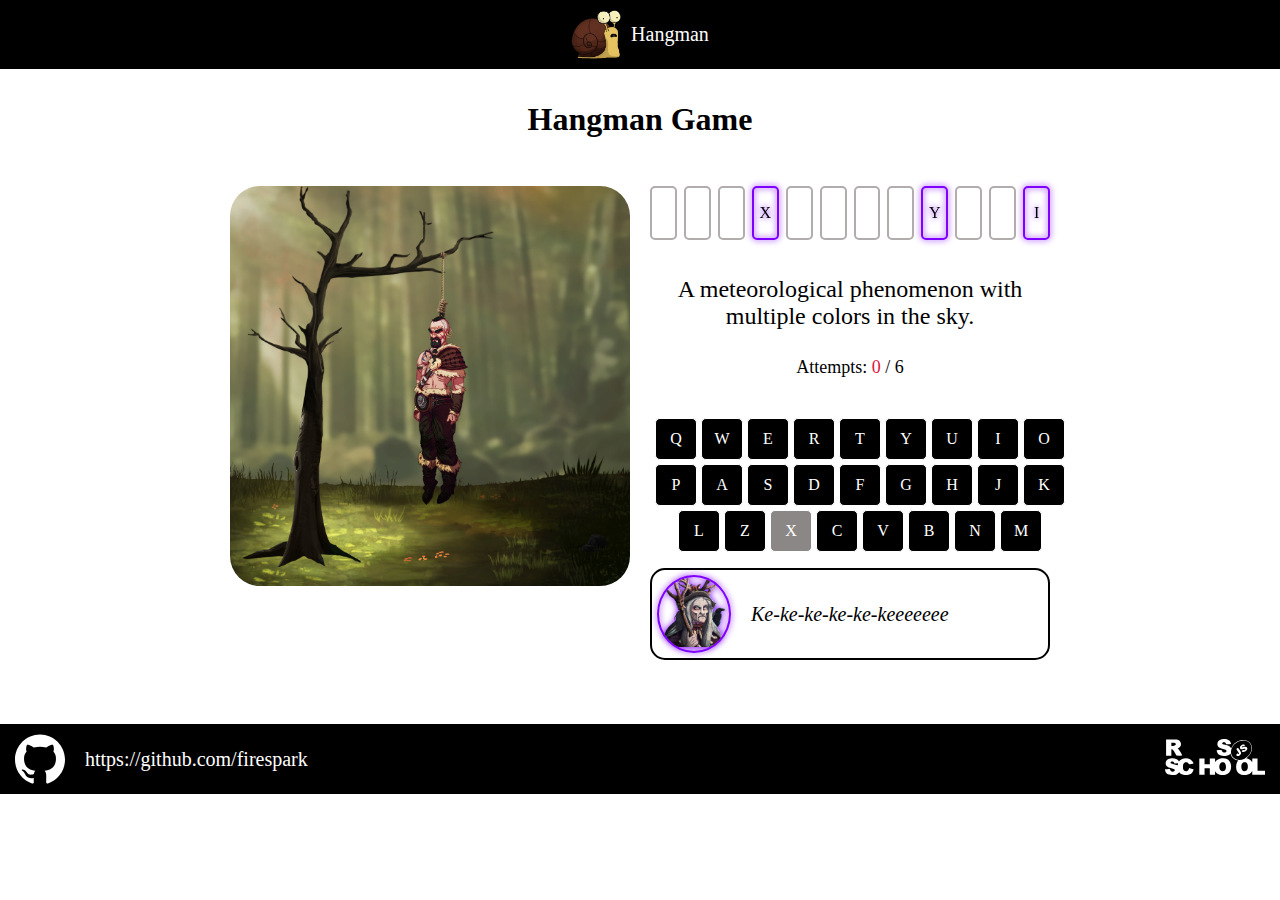
==== example.html @ eb62cb78 "Add files via upload" ====
<!DOCTYPE html>
<html lang="en">

<head>
    <meta charset="UTF-8">
    <meta name="viewport" content="width=device-width, initial-scale=1.0">

    <meta name="description" content="Hangman Game">
    <meta name="keywords" content="">

    <link rel="icon" type="image/x-icon" href="img/favicon.ico">

    <link rel="stylesheet" href="css/style.css">
    <link rel="stylesheet" href="css/hangman.css">
    <link rel="stylesheet" href="css/responsive.css">

    <title>Hangman</title>
</head>

<body>

    <header>
        <div class="container">
            <div class="header-container">
                <div class="logo">
                    <a href="index.html">
                        <img src="img/logo.png" alt="">
                        <div class="logo-text">Hangman</div>
                    </a>
                </div>

            </div>

        </div>


    </header>

    <main>
        <div class="container">

            <h1>Hangman Game</h1>

            <div class="game-wrapper">
                <div class="gallowfield">
                    <div class="gallow">
                        <img src="img/noose.png" class="noose">
                        <img src="img/bjorn/head.png" class="part head">
                        <img src="img/bjorn/torso.png" class="part torso">
                        <img src="img/bjorn/rightarm.png" class="part rightarm">
                        <img src="img/bjorn/leftarm.png" class="part leftarm">
                        <img src="img/bjorn/rightleg.png" class="part rightleg">
                        <img src="img/bjorn/leftleg.png" class="part leftleg">
                    </div>
                </div>
                <div class="playfield">
                    <div class="task">
                        <div class="word">
                            <div class="word-letter"></div>
                            <div class="word-letter"></div>
                            <div class="word-letter"></div>
                            <div class="word-letter correct">X</div>
                            <div class="word-letter"></div>
                            <div class="word-letter"></div>
                            <div class="word-letter"></div>
                            <div class="word-letter"></div>
                            <div class="word-letter correct">Y</div>
                            <div class="word-letter"></div>
                            <div class="word-letter"></div>
                            <div class="word-letter correct">I</div>
                        </div>

                        <div class="hint">A meteorological phenomenon with multiple colors in the sky.</div>
                    </div>

                    <div class="attempts">
                        Attempts: <span class="used">0</span> / <span class="total">6</span>
                    </div>

                    <div class="keyboard-block">
                        <div class="show-keyboard">
                            <div class="show-keyboard-button"></div>
                        </div>

                        <div class="keyboard">
                            <div class="close">x</div>

                            <div class="letter">Q</div>
                            <div class="letter">W</div>
                            <div class="letter">E</div>
                            <div class="letter">R</div>
                            <div class="letter">T</div>
                            <div class="letter">Y</div>
                            <div class="letter">U</div>
                            <div class="letter">I</div>
                            <div class="letter">O</div>
                            <div class="letter">P</div>

                            <div class="letter">A</div>
                            <div class="letter">S</div>
                            <div class="letter">D</div>
                            <div class="letter">F</div>
                            <div class="letter">G</div>
                            <div class="letter">H</div>
                            <div class="letter">J</div>
                            <div class="letter">K</div>
                            <div class="letter">L</div>

                            <div class="letter">Z</div>
                            <div class="letter inactive">X</div>
                            <div class="letter">C</div>
                            <div class="letter">V</div>
                            <div class="letter">B</div>
                            <div class="letter">N</div>
                            <div class="letter">M</div>
                        </div>
                    </div>

                    <div class="character-quote-block">
                        <div class="character-quote">
                            <div class="portrait">
                                <img src="img/characters/gudrun.png" alt="">
                            </div>
                            <div class="quote">Ke-ke-ke-ke-ke-keeeeeee</div>
                        </div>
                    </div>
                </div>
            </div>

        </div>

    </main>

    <footer>
        <div class="container">
            <div class="footer-container">
                <div class="footer-block">
                    <a class="footer-github" href="https://github.com/firespark" target="_blank">
                        <img src="img/github.svg" alt="">
                        <span>https://github.com/firespark</span>
                    </a>
                </div>
                <div class="footer-block">
                    <span id="year"></span>
                </div>

                <div class="footer-block">
                    <a class="footer-rss" href="https://rs.school/" target="_blank">
                        <img src="img/rss.svg" alt="">
                    </a>
                </div>
            </div>
        </div>

    </footer>

    <div class="notice-overlay dnone">
        <div class="notice-block success">
            <div class="notice-img">
                <img src="img/success.png" alt="">
            </div>
            <div class="notice-text">
                Congratulations! You won!
            </div>
            <div class="notice-score success">
                Secret word: <span>HEHEHE</span>
            </div>
            <div class="notice-buttons">
                <div class="notice-button play-again">Play Again</div>
            </div>
        </div>

    </div>

    <script src="js/animals.js"></script>
    <script src="js/index.js"></script>
    <script src="js/notice.js"></script>

</body>

</html>
---- css/style.css ----
body {
    position: relative;
    margin: 0;
}

h1 {
    margin-top: 1em;
    text-align: center;
}

header {
    background: #000000;
}

.container {
    max-width: 1200px;
    margin: 0 auto;
}

.header-container {
    display: flex;
    justify-content: center;
    padding: 10px 0;
    color: #ffffff;
}

.logo a{
    display: flex;
    justify-content: center;
    align-items: center;
    color: #ffffff;
    text-decoration: none;
    cursor: pointer;
}

.logo img {
    width: 50px;
}

.logo .logo-text {
    margin-left: 10px;
    font-size: 20px;
}

.logo:hover .logo-text {
    color: aqua;
}

nav {
    display: flex;
    align-items: center;
}

.nav-menu {
    margin: 0;
    padding: 0;
}

.nav-menu li {
    display: inline-block;
    margin-left: 15px;
    font-size: 20px;
    cursor: pointer;
}

.nav-menu li.active,
.nav-menu li:hover {
    color: aqua;
}

.main-screen {
    position: relative;
    display: flex;
    justify-content: center;
    align-items: center;
    width: 100%;
    min-height: calc(100vh - 139px);
}

footer {
    background: #000000;
}

.footer-container {
    display: flex;
    justify-content: space-between;
    align-items: center;    
    padding: 10px 0;
    color: #ffffff;
    font-size: 20px;
}

.footer-block {
    width: 33.3333%;
    text-align: center;
}

.footer-block:last-child {
    display: flex;
    justify-content: end;
}

a.footer-github {
    display: flex;
    align-items: center;
    color: #ffffff;
    text-decoration: none;
}

a.footer-github:hover {
    color: aqua;
    text-decoration: underline;
}

a.footer-github img {
    width: 50px;
}

a.footer-github span {
    margin-left: 20px;
}

a.footer-rss img {
    width: 100px;
}
---- css/hangman.css ----
.game-wrapper {
    display: flex;
    justify-content: center;
    margin-top: 3em;
    margin-bottom: 4em;
}

.gallow {
    position: relative;
    height: 600px;
    width: 600px;
    background-image: url('../img/tree.png');
    background-position: top center;
    background-repeat: no-repeat;
    background-size: cover;
    border-radius: 30px;
}

.noose {
    position: absolute;
    right: 220px;
    top: 78px;
    width: 60px;
}

.part {
    position: absolute;
    right: 205px;    
    top: 135px;
    width: 100px;
}

.rightarm {
    z-index: 1;
}

.rightleg {
    z-index: 2;
}

.leftleg {
    z-index: 3;
}

.leftarm {
    z-index: 4;
}

.torso {
    z-index: 5;
}

.noose {
    z-index: 6;
}

.head {
    z-index: 7;
}

.playfield {
    width: 600px;
    padding-left: 20px;
}

.word {
    display: flex;
    gap: 7px;
}

.word-letter {
    display: flex;
    justify-content: center;
    align-items: center;
    width: 40px;
    height: 50px;
    border: 2px solid #b2adad;
    border-radius: 5px;    
}

.word-letter.correct {
    border: 2px solid #8000ff;
    filter: drop-shadow(0 0 3px #8000ff);
}

.hint {
    margin-top: 1.5em;
    font-size: 24px;
    text-align: center;
}

.attempts {
    margin-top: 1.5em;
    font-size: 18px;
    text-align: center;
}

.attempts .used {
    color: crimson;
}

.show-keyboard {
    display: none;
}

.keyboard {
    display: flex;
    flex-wrap: wrap;
    justify-content: center;
    gap: 4px;
    width: 420px;
    margin: 40px auto 0;
}

.keyboard .close {
    display: none;
}

.letter {
    display: flex;
    justify-content: center;
    align-items: center;
    width: 40px;
    height: 40px;
    color: #ffffff;
    background-color: #000000;
    border-radius: 5px;
    border: 1px solid #ffffff;
    cursor: pointer;
    transition: 0.2s ease-in-out;
}

.letter:hover {
    background-color: #351313;
    filter: drop-shadow(0 0 3px crimson);
}

.letter.inactive {
    background-color: #8b8787;
    cursor: auto;
    pointer-events: none;
}

.letter.inactive:hover {
    filter: none;
}

.character-quote {
    display: flex;
    align-items: center;
    gap: 20px;
    margin-top: 1em;
    padding: 5px;
    border: 2px solid #000;
    border-radius: 15px;
}

.portrait {
    width: 70px;
    border: 2px solid #8000ff;
    border-radius: 100%;
    overflow: hidden;
    filter: drop-shadow(0 0 3px #8000ff);
}

.portrait img {
    max-width: 100%;
}

.quote {
    font-size: 20px;
    font-style: italic;
}

.notice-overlay {
    position: absolute;
    top: 0;
    display: flex;
    justify-content: center;
    align-items: center;
    width: 100%;
    height: 100%;
    background-color: rgba(0, 0, 0, 0.7);
    z-index: 10;
}

.notice-overlay.dnone {
    display: none;
}

.notice-overlay .notice-block {
    width: 500px;
    height: fit-content;
    padding: 2rem;
    text-align: center;
    background: #e4e4e4;
    border-radius: 10px;
}

.notice-overlay .notice-block.success {
    color: #0e244f;
    background: #d8e9f0;
    filter: drop-shadow(0 0 26px #8000ff);
}

.notice-overlay .notice-block.fail {
    color: #950404;
    background: #e6ddde;
    filter: drop-shadow(0 0px 26px rgb(236, 42, 91));
}

.notice-block .notice-img img {
    width: 200px;
}

.notice-block .notice-text {
    margin-top: 1rem;
    font-size: 30px;
}

.notice-block .notice-buttons {
    display: flex;
    justify-content: center;
    margin-top: 2rem;
}

.notice-block .notice-button {
    width: 150px;
    margin: 0 10px;
    padding: 10px;
    font-size: 20px;
    color: #fff;
    text-align: center;
    border-radius: 10px;
    cursor: pointer;
    transition: 0.5s;
}

.notice-block .notice-button.play-again {
    background-color: #73059b;
    filter: drop-shadow(0 0 3px #8000ff);
}

.notice-block .notice-button.play-again:hover {
    background-color: #4b055e;
}

.notice-block .notice-score {
    margin-top: 10px;
    font-size: 20px;
}
---- css/responsive.css ----
@media (max-width: 1280px) {
    .container {
        max-width: 100%;
        padding: 0 15px;
    }

    .gallow {
        width: 400px;
        height: 400px;
    }

    .noose {
        right: 160px;
        top: 65px;
        width: 50px;
    }

    .part {
        right: 160px;
        top: 130px;
        width: 60px;
    }

    .playfield {
        width: 400px;
    }
}

@media (max-width: 900px) {
    .gallow {
        width: 300px;
        height: 300px;
    }

    .noose {
        right: 100px;
        top: 38px;
    }

    .part {
        right: 105px;
        top: 105px;
        width: 45px;
    }

    .playfield {
        width: 300px;
    }

    .word-letter {
        width: 30px;
        height: 30px;
    }

    .keyboard {
        width: auto;
    }

    .letter {
        width: 30px;
        height: 30px;
    }

    .portrait {
        width: 50px;
    }

    .quote {
        font-size: 16px;
    }
}

@media (max-width: 640px) {
    .game-wrapper {
        flex-direction: column;
        align-items: center;
        margin-top: 1em;
    }

    .playfield {
        position: relative;
        margin-top: 1.5em;
        padding-left: 0;
    }

    .hint {
        margin-top: 10px;
        font-size: 18px;
    }

    .attempts {
        margin-top: 15px;
    }

    .show-keyboard {
        display: flex;
        justify-content: flex-end;
        width: 100%;
        margin-top: 5px;
    }

    .show-keyboard-button {
        width: 40px;
        height: 25px;
        background-color: #000;
        background-image: url(../img/keyboard.svg);
        background-repeat: no-repeat;
        background-position: center;
        background-size: contain;
        border-radius: 5px;
        cursor: pointer;
    }

    .keyboard {
        display: none;
    }

    .keyboard.shown {
        position: absolute;
        bottom: 0;
        padding: 20px;
        background: rgba(0, 0, 0, 0.8);
    }

    .keyboard .close {
        position: absolute;
        right: 2px;
        top: 2px;
        display: flex;
        justify-content: center;
        align-content: center;
        width: 22px;
        height: 22px;
        background-color: #fff;
        border-radius: 5px;
        cursor: pointer;
    }

    .portrait {
        width: 40px;
    }
}

@media (max-width: 340px) {
    .gallow {
        height: 250px;
    }

    .noose {
        width: 35px;
    }

    .part {
        right: 98px;
        top: 85px;
    }
}
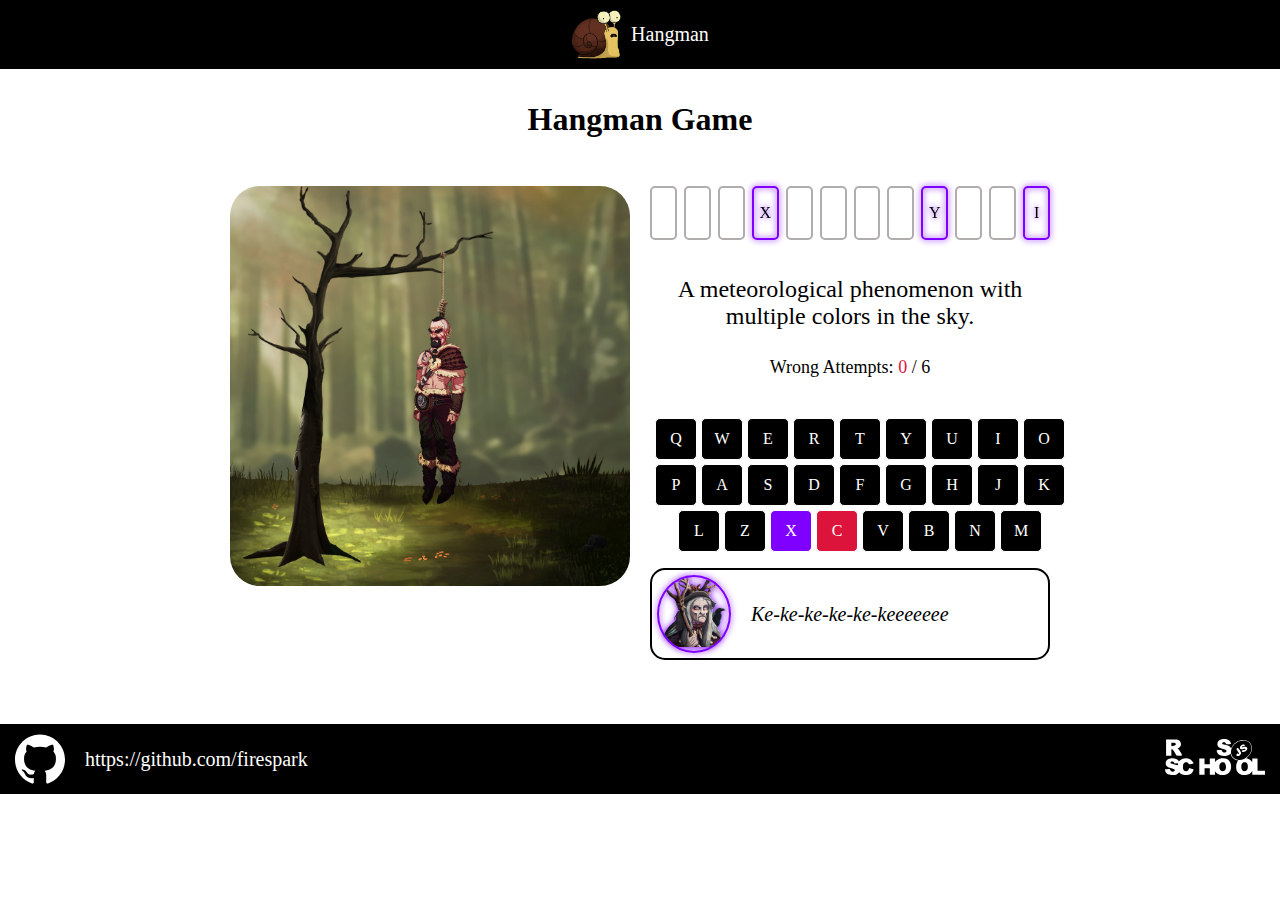
==== commit 19a5a10e: "Add files via upload" ====
--- a/example.html
+++ b/example.html
@@ -47,10 +47,10 @@
                         <img src="img/noose.png" class="noose">
                         <img src="img/bjorn/head.png" class="part head">
                         <img src="img/bjorn/torso.png" class="part torso">
+                        <img src="img/bjorn/leftarm.png" class="part leftarm">
                         <img src="img/bjorn/rightarm.png" class="part rightarm">
-                        <img src="img/bjorn/leftarm.png" class="part leftarm">
-                        <img src="img/bjorn/rightleg.png" class="part rightleg">
                         <img src="img/bjorn/leftleg.png" class="part leftleg">
+                        <img src="img/bjorn/rightleg.png" class="part rightleg">                        
                     </div>
                 </div>
                 <div class="playfield">
@@ -74,7 +74,7 @@
                     </div>
 
                     <div class="attempts">
-                        Attempts: <span class="used">0</span> / <span class="total">6</span>
+                        Wrong Attempts: <span class="used">0</span> / <span class="total">6</span>
                     </div>
 
                     <div class="keyboard-block">
@@ -107,8 +107,8 @@
                             <div class="letter">L</div>
 
                             <div class="letter">Z</div>
-                            <div class="letter inactive">X</div>
-                            <div class="letter">C</div>
+                            <div class="letter correct">X</div>
+                            <div class="letter incorrect">C</div>
                             <div class="letter">V</div>
                             <div class="letter">B</div>
                             <div class="letter">N</div>
--- a/css/hangman.css
+++ b/css/hangman.css
@@ -65,6 +65,7 @@
 
 .word {
     display: flex;
+    justify-content: center;
     gap: 7px;
 }
 
@@ -135,8 +136,14 @@
     filter: drop-shadow(0 0 3px crimson);
 }
 
-.letter.inactive {
-    background-color: #8b8787;
+.letter.correct {
+    background-color: #8000ff;
+    cursor: auto;
+    pointer-events: none;
+}
+
+.letter.incorrect {
+    background-color: crimson;
     cursor: auto;
     pointer-events: none;
 }
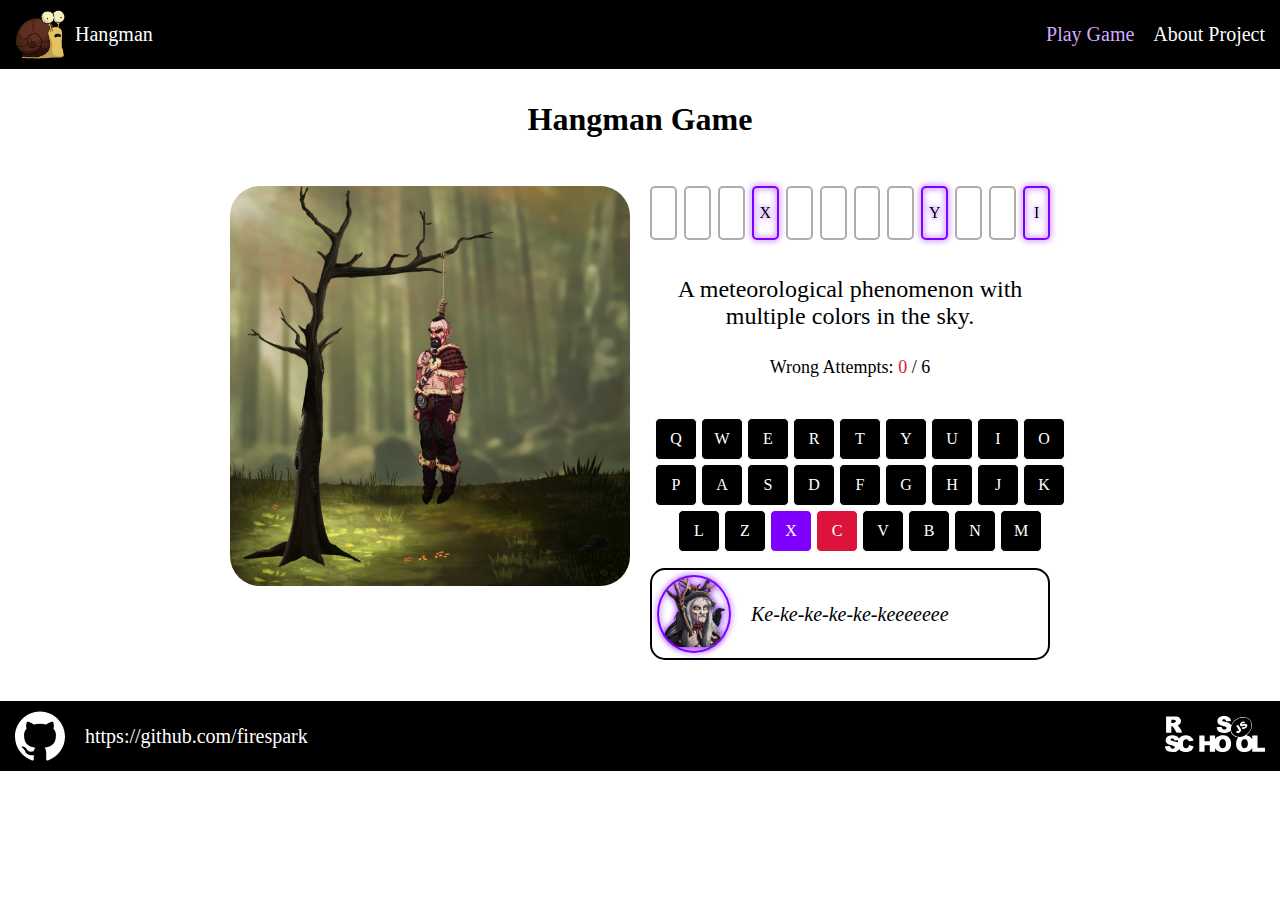
==== commit 45c98b61: "Add files via upload" ====
--- a/example.html
+++ b/example.html
@@ -28,6 +28,13 @@
                         <div class="logo-text">Hangman</div>
                     </a>
                 </div>
+
+                <nav>
+                    <ul class="nav-menu">
+                        <li class="nav-link home-link active">Play Game</li>
+                        <li class="nav-link about-link">About Project</li>
+                    </ul>
+                </nav>
 
             </div>
 
--- a/css/style.css
+++ b/css/style.css
@@ -1,6 +1,11 @@
 body {
     position: relative;
     margin: 0;
+}
+
+body.ohidden {
+    margin-right: 17px;
+    overflow: hidden;
 }
 
 h1 {
@@ -19,12 +24,12 @@
 
 .header-container {
     display: flex;
-    justify-content: center;
+    justify-content: space-between;
     padding: 10px 0;
     color: #ffffff;
 }
 
-.logo a{
+.logo a {
     display: flex;
     justify-content: center;
     align-items: center;
@@ -43,7 +48,7 @@
 }
 
 .logo:hover .logo-text {
-    color: aqua;
+    color: #d4a9ff;
 }
 
 nav {
@@ -63,9 +68,18 @@
     cursor: pointer;
 }
 
-.nav-menu li.active,
+.nav-menu li.active {
+    color: #d4a9ff;
+    cursor: auto;
+    pointer-events: none;
+}
+
 .nav-menu li:hover {
-    color: aqua;
+    color: #d4a9ff;
+}
+
+main {
+    min-height: 600px;
 }
 
 .main-screen {
@@ -77,6 +91,12 @@
     min-height: calc(100vh - 139px);
 }
 
+.content {
+    margin-top: 30px;
+    font-size: 18px;
+    text-align: center;
+}
+
 footer {
     background: #000000;
 }
@@ -84,7 +104,7 @@
 .footer-container {
     display: flex;
     justify-content: space-between;
-    align-items: center;    
+    align-items: center;
     padding: 10px 0;
     color: #ffffff;
     font-size: 20px;
@@ -108,7 +128,7 @@
 }
 
 a.footer-github:hover {
-    color: aqua;
+    color: #d4a9ff;
     text-decoration: underline;
 }
 
--- a/css/hangman.css
+++ b/css/hangman.css
@@ -180,7 +180,7 @@
 }
 
 .notice-overlay {
-    position: absolute;
+    position: fixed;
     top: 0;
     display: flex;
     justify-content: center;
@@ -189,6 +189,7 @@
     height: 100%;
     background-color: rgba(0, 0, 0, 0.7);
     z-index: 10;
+    overflow-y: auto;
 }
 
 .notice-overlay.dnone {
--- a/css/responsive.css
+++ b/css/responsive.css
@@ -77,6 +77,10 @@
         margin-top: 1em;
     }
 
+    .gallow {
+        border-radius: 10px;
+    }
+
     .playfield {
         position: relative;
         margin-top: 1.5em;
@@ -119,13 +123,16 @@
         position: absolute;
         bottom: 0;
         padding: 20px;
+        display: flex;
         background: rgba(0, 0, 0, 0.8);
+        border-radius: 10px;
+        z-index: 8;
     }
 
     .keyboard .close {
         position: absolute;
         right: 2px;
-        top: 2px;
+        top: 5px;
         display: flex;
         justify-content: center;
         align-content: center;
